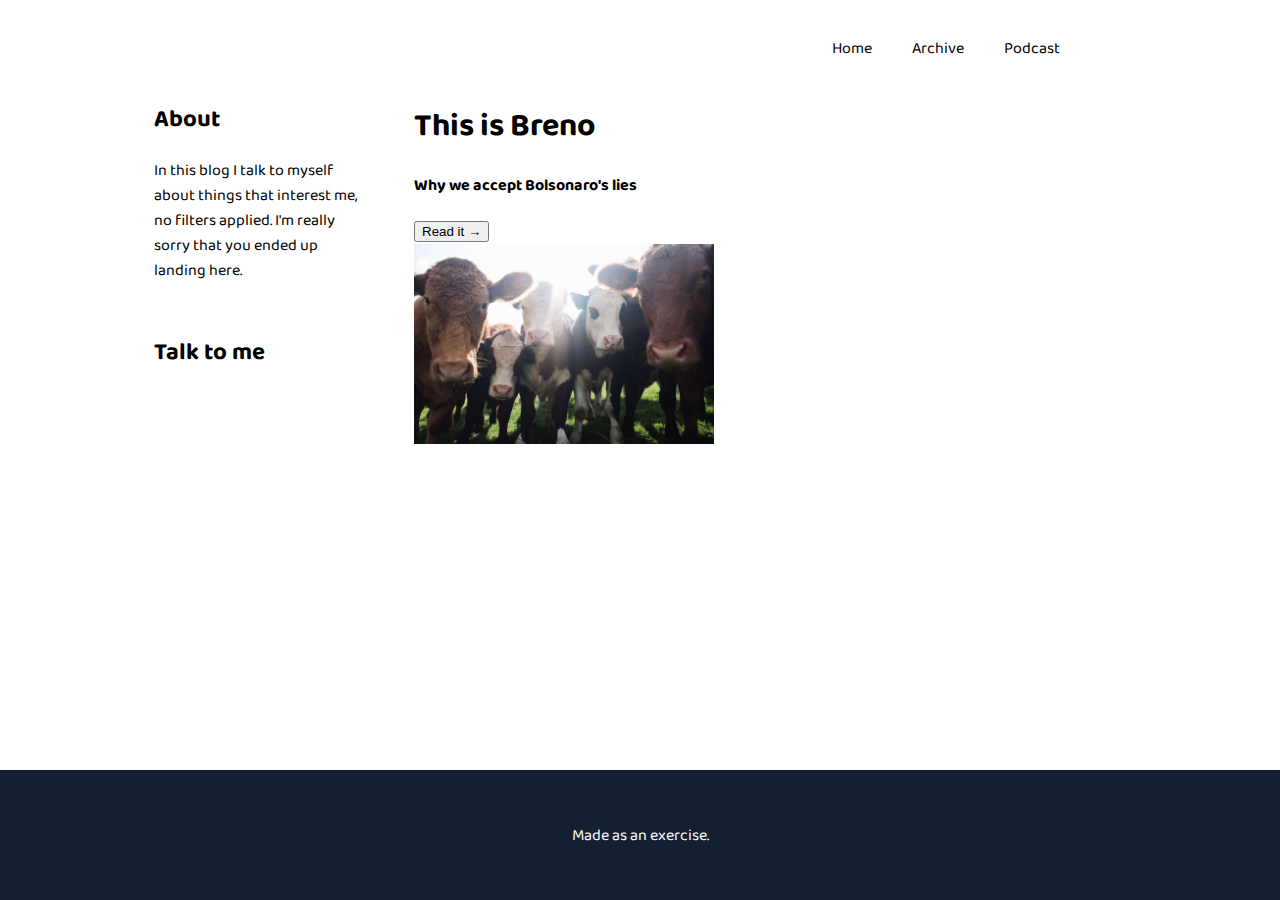
==== index.html @ a026a656 "Add alt text to card image" ====
<!DOCTYPE html>

<html>
  <head>
    <meta charset="UTF-8" />
    <title>This is Breno</title>
    <link rel="stylesheet" href="/assets/css/main.css" />
  </head>

  <body>
    <nav class="navbar">
      <ul>
        <li><a href="/">Home</a></li>
        <li><a href="/">Archive</a></li>
        <li><a href="/">Podcast</a></li>
      </ul>
    </nav>

    <div class="sidebar">
      <div class="aboutCard">
        <h2>About</h2>
        <p>
          In this blog I talk to myself about things that interest me, no
          filters applied. I'm really sorry that you ended up landing here.
        </p>
      </div>

      <div class="socialLinks">
        <h2>Talk to me</h2>
        <ul>
          <li></li>
          <li></li>
          <li></li>
        </ul>
      </div>
    </div>

    <div class="mainContent">
      <h1>This is Breno</h1>

      <div class="mainCards">
        <div class="card">
          <div class="cardText">
            <p class="cardTag"></p>
            <h4>Why we accept Bolsonaro's lies</h4>
			<a href="/posts/why-we-accept-bolsonaros-lies.html">
				<button class="cardButton">Read it →</button>
			</a>
          </div>
          <div>
            <img src="/assets/img/cattle.jpg" alt="Bolsonaro's cattle" class="cardImg" />
          </div>
        </div>
      </div>
    </div>

    <footer class="footer">
      <p>Made as an exercise.</p>
    </footer>
  </body>
</html>
---- assets/css/main.css ----
@import url(/assets/css/header.css);
@import url(/assets/css/footer.css);
@import url(/assets/css/post.css);
@import url(/assets/css/sidebar.css);
@import url('https://fonts.googleapis.com/css2?family=Baloo+Thambi+2&display=swap');

body {
    margin: auto;
    min-height: 100vh;
    display: grid;
    font-family: 'Baloo Thambi 2', cursive;
    grid-template-columns: 30% 70%;
    grid-template-rows: 80px auto 130px;
    grid-template-areas: 
        "header header"
        "sidebar main"
        "footer footer"; 
}

/*--- GRID ---*/

.navbar {
    grid-area: header;
}

.sidebar {
    grid-area: sidebar;
    margin-left: 40%;
}

.mainContent {
    grid-area: main;
    margin-right: 40%;
    margin-left: 30px;
}

.footer {
    grid-area: footer;
}


/*--- Cards ---*/

button {
    cursor: pointer;
}

img {
    width: 300px;
}
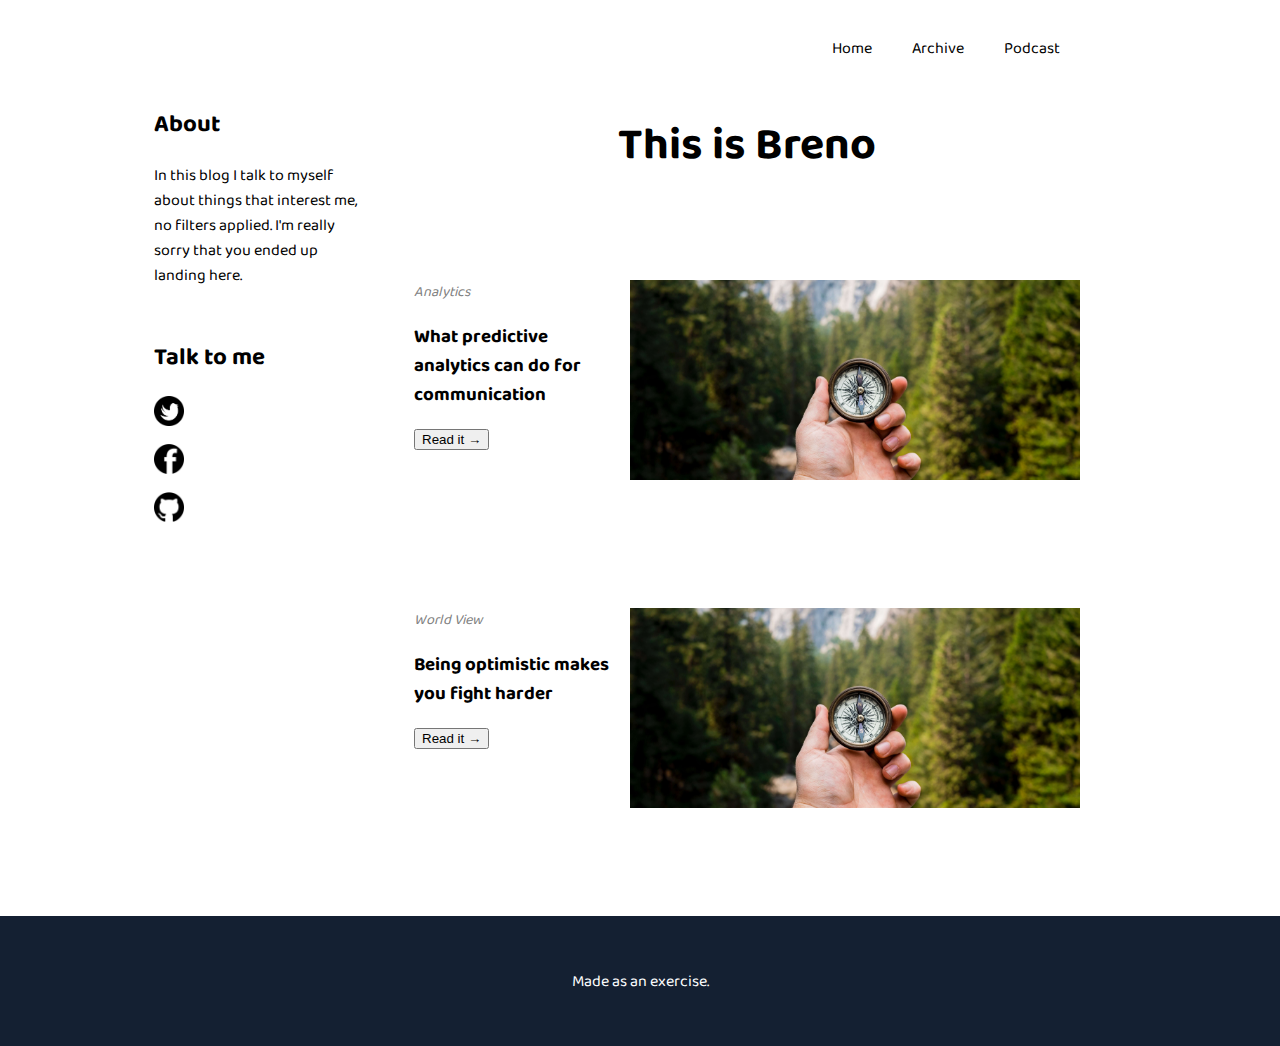
==== commit 99e3cbef: "Tweak CSS" ====
--- a/index.html
+++ b/index.html
@@ -28,30 +28,58 @@
       <div class="socialLinks">
         <h2>Talk to me</h2>
         <ul>
-          <li></li>
-          <li></li>
-          <li></li>
+          <li><img src="/assets/img/twitter_icon.png" alt="Twitter Icon"></li>
+          <li><img src="/assets/img/facebook_icon.png" alt="Facebook Icon"></li>
+          <li><img src="/assets/img/github_icon.png" alt="Github Icon"></li>
         </ul>
       </div>
     </div>
 
     <div class="mainContent">
-      <h1>This is Breno</h1>
+      <div class="mainHeader">
+        <h1>This is Breno</h1>
+      </div>
 
       <div class="mainCards">
-        <div class="card">
+
+        <div class="card card1">
           <div class="cardText">
-            <p class="cardTag"></p>
-            <h4>Why we accept Bolsonaro's lies</h4>
-			<a href="/posts/why-we-accept-bolsonaros-lies.html">
-				<button class="cardButton">Read it →</button>
-			</a>
+            <em><p class="cardTag">Analytics</p></em>
+            <a href="/posts/what-predictive-analytics-can-do-for-communication.html">
+              <h3>What predictive analytics can do for communication</h3>
+              <button class="cardButton">Read it →</button>
+            </a>
           </div>
           <div>
-            <img src="/assets/img/cattle.jpg" alt="Bolsonaro's cattle" class="cardImg" />
+            <a href="/posts/what-predictive-analytics-can-do-for-communication.html">
+              <img
+                src="/assets/img/compass.jpg"
+                alt="Compass"
+                class="cardImg"
+              />
+            </a>
           </div>
         </div>
+
+        <div class="card card2">
+          <div class="cardText">
+            <em><p class="cardTag">World View</p></em>
+            <h3>Being optimistic makes you fight harder</h3>
+            <a href="#">
+              <button class="cardButton">Read it →</button>
+            </a>
+          </div>
+          <div>
+            <img
+              src="/assets/img/compass.jpg"
+              alt="Compass"
+              class="cardImg"
+            />
+          </div>
+        </div>
+    
       </div>
+    
     </div>
 
     <footer class="footer">
--- a/assets/css/main.css
+++ b/assets/css/main.css
@@ -1,6 +1,5 @@
 @import url(/assets/css/header.css);
 @import url(/assets/css/footer.css);
-@import url(/assets/css/post.css);
 @import url(/assets/css/sidebar.css);
 @import url('https://fonts.googleapis.com/css2?family=Baloo+Thambi+2&display=swap');
 
@@ -17,7 +16,7 @@
         "footer footer"; 
 }
 
-/*--- GRID ---*/
+/*--- EXTERNAL GRID ---*/
 
 .navbar {
     grid-area: header;
@@ -30,7 +29,7 @@
 
 .mainContent {
     grid-area: main;
-    margin-right: 40%;
+    padding-right: 200px;
     margin-left: 30px;
 }
 
@@ -38,13 +37,63 @@
     grid-area: footer;
 }
 
+/*--- INTERNAL GRID ---*/
+
+.mainCards {
+    display: grid;
+    grid-template-columns: 1fr;
+    grid-auto-rows: minmax(100px, auto);
+    grid-gap: 120px;
+    margin-top: 70px;
+    margin-bottom: 100px;
+}
+
+.mainHeader{
+    display: flex;
+    justify-content: center;
+    font-size: 1.4em;
+}
 
 /*--- Cards ---*/
+
+.card {
+    display: flex;
+    justify-content: space-between;
+}
+
+.cardText {
+    padding-right: 20px;
+}
+
+.cardText a{
+    text-decoration: none;
+    color: inherit;
+}
+
+.cardTag {
+    margin-top: 0;
+    font-size: 0.9em;
+    color: grey;
+} 
 
 button {
     cursor: pointer;
 }
 
 img {
-    width: 300px;
+    width: 450px;
+    height: 200px;
+    object-fit: cover;
+}
+
+/*--- SOCIAL LINKS ---*/
+
+.socialLinks ul{
+    padding: 0
+}
+
+.socialLinks img{
+    height: 30px;
+    width: 30px;
+    padding-bottom: 10px;
 }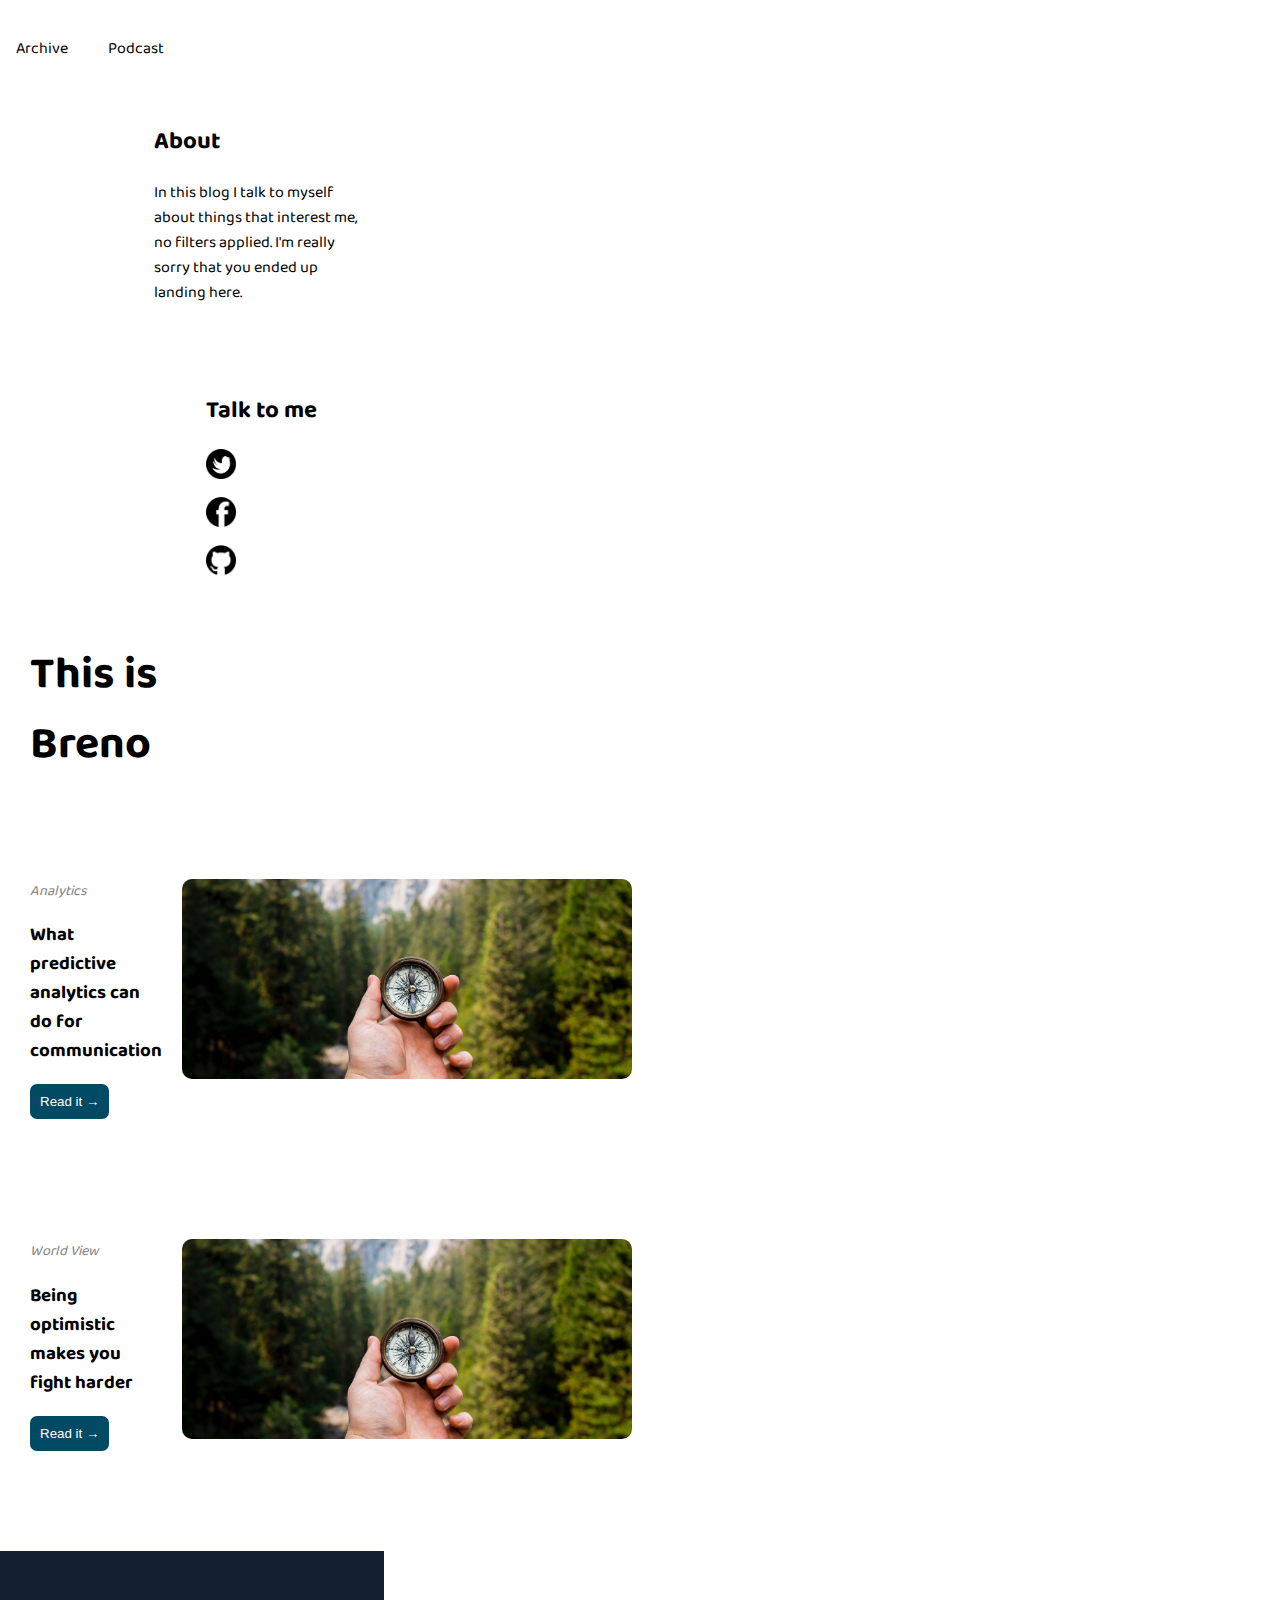
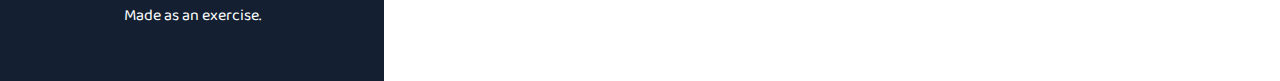
==== commit 93ec30f4: "Add meta content" ====
--- a/index.html
+++ b/index.html
@@ -1,13 +1,16 @@
-<!DOCTYPE html>
+<!doctype html>
 
 <html>
   <head>
     <meta charset="UTF-8" />
+    <meta content="width=device-width, initial-scale=1" name="viewport" />
     <title>This is Breno</title>
     <link rel="stylesheet" href="/assets/css/main.css" />
   </head>
 
   <body>
+    <div class="content">
+      
     <nav class="navbar">
       <ul>
         <li><a href="/">Home</a></li>
@@ -28,9 +31,9 @@
       <div class="socialLinks">
         <h2>Talk to me</h2>
         <ul>
-          <li><img src="/assets/img/twitter_icon.png" alt="Twitter Icon"></li>
-          <li><img src="/assets/img/facebook_icon.png" alt="Facebook Icon"></li>
-          <li><img src="/assets/img/github_icon.png" alt="Github Icon"></li>
+          <li><a href="https://twitter.com/barretoboliva"><img src="/assets/img/twitter_icon.png" alt="Twitter Icon"></a></li>
+          <li><a href="https://www.facebook.com/breno.barreto.1253"><img src="/assets/img/facebook_icon.png" alt="Facebook Icon"></a></li>
+          <li><a href="https://github.com/brenobarreto"><img src="/assets/img/github_icon.png" alt="Github Icon"></a></li>
         </ul>
       </div>
     </div>
@@ -50,7 +53,7 @@
               <button class="cardButton">Read it →</button>
             </a>
           </div>
-          <div>
+          <div class="imgContainer">
             <a href="/posts/what-predictive-analytics-can-do-for-communication.html">
               <img
                 src="/assets/img/compass.jpg"
@@ -69,7 +72,7 @@
               <button class="cardButton">Read it →</button>
             </a>
           </div>
-          <div>
+          <div class="imgContainer">
             <img
               src="/assets/img/compass.jpg"
               alt="Compass"
@@ -85,5 +88,7 @@
     <footer class="footer">
       <p>Made as an exercise.</p>
     </footer>
+
+    </div>
   </body>
 </html>
--- a/assets/css/main.css
+++ b/assets/css/main.css
@@ -78,12 +78,19 @@
 
 button {
     cursor: pointer;
+    background-color: #004A64;
+    border-radius: 7px;
+    color: white;
+    padding: 10px;
+    border: 0;
 }
 
-img {
+.imgContainer img {
     width: 450px;
     height: 200px;
     object-fit: cover;
+    border-radius: 10px;
+    
 }
 
 /*--- SOCIAL LINKS ---*/
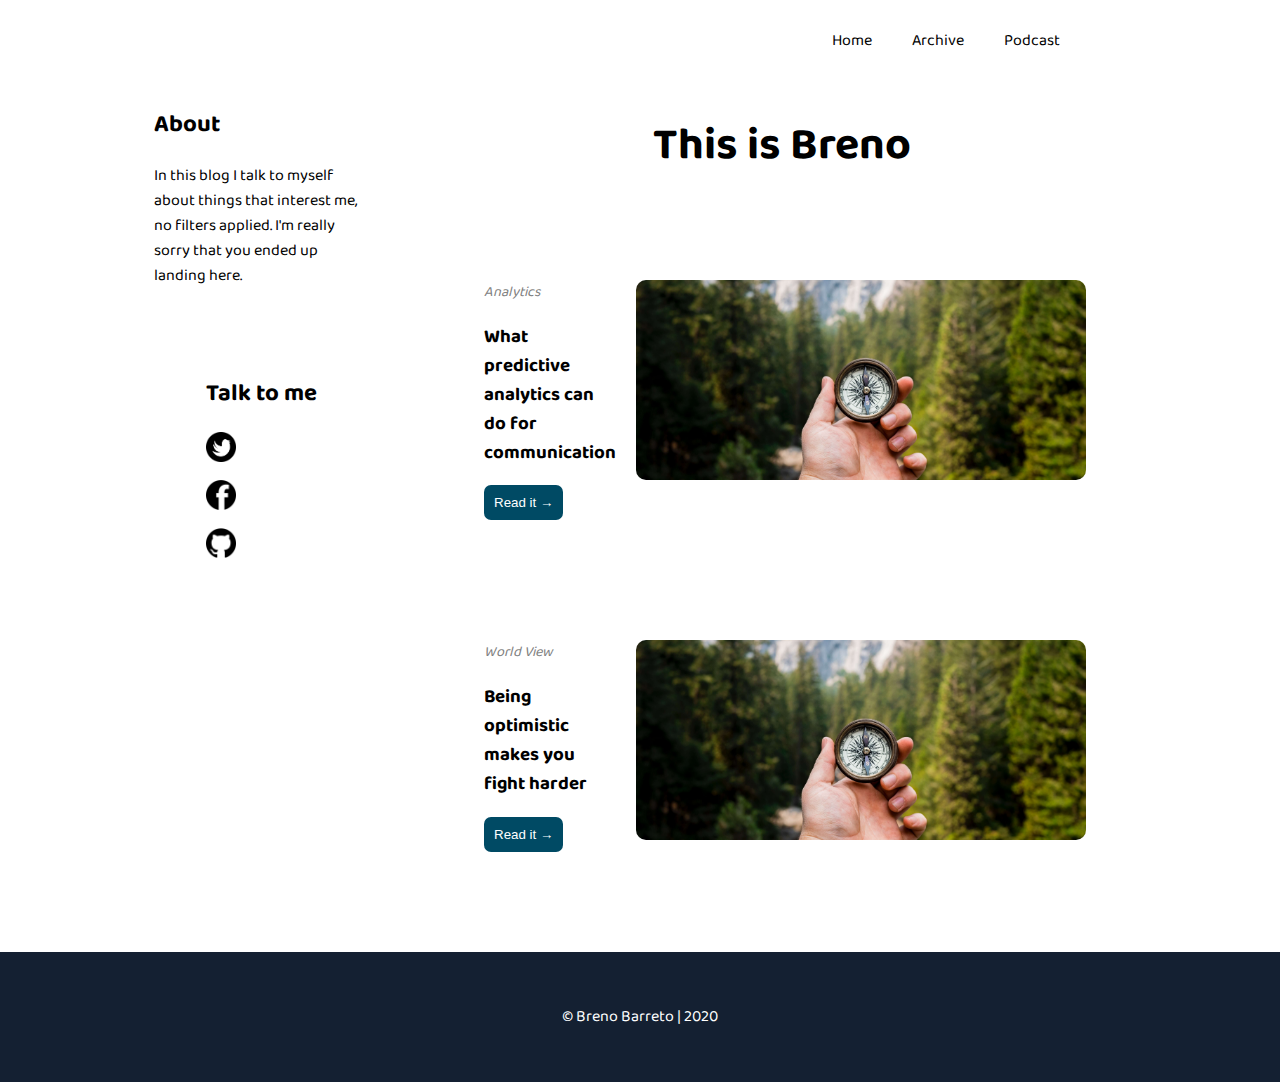
==== commit 6c11ad7f: "Make post responsive" ====
--- a/index.html
+++ b/index.html
@@ -31,9 +31,9 @@
       <div class="socialLinks">
         <h2>Talk to me</h2>
         <ul>
-          <li><a href="https://twitter.com/barretoboliva"><img src="/assets/img/twitter_icon.png" alt="Twitter Icon"></a></li>
-          <li><a href="https://www.facebook.com/breno.barreto.1253"><img src="/assets/img/facebook_icon.png" alt="Facebook Icon"></a></li>
-          <li><a href="https://github.com/brenobarreto"><img src="/assets/img/github_icon.png" alt="Github Icon"></a></li>
+          <li><a href="https://twitter.com/barretoboliva" target="_blank"><img src="/assets/img/twitter_icon.png" alt="Twitter Icon"></a></li>
+          <li><a href="https://www.facebook.com/breno.barreto.1253" target="_blank"><img src="/assets/img/facebook_icon.png" alt="Facebook Icon"></a></li>
+          <li><a href="https://github.com/brenobarreto" target="_blank"><img src="/assets/img/github_icon.png" alt="Github Icon"></a></li>
         </ul>
       </div>
     </div>
@@ -86,7 +86,7 @@
     </div>
 
     <footer class="footer">
-      <p>Made as an exercise.</p>
+      <p>© Breno Barreto  |  2020</p>
     </footer>
 
     </div>
--- a/assets/css/main.css
+++ b/assets/css/main.css
@@ -1,106 +1,198 @@
 @import url(/assets/css/header.css);
 @import url(/assets/css/footer.css);
 @import url(/assets/css/sidebar.css);
-@import url('https://fonts.googleapis.com/css2?family=Baloo+Thambi+2&display=swap');
+@import url("https://fonts.googleapis.com/css2?family=Baloo+Thambi+2&display=swap");
 
 body {
-    margin: auto;
-    min-height: 100vh;
-    display: grid;
-    font-family: 'Baloo Thambi 2', cursive;
-    grid-template-columns: 30% 70%;
-    grid-template-rows: 80px auto 130px;
-    grid-template-areas: 
-        "header header"
-        "sidebar main"
-        "footer footer"; 
+  margin: auto;
+  min-height: 100vh;
+}
+
+.content {
+  display: grid;
+  font-family: "Baloo Thambi 2", cursive;
+  grid-template-columns: 100%;
+  grid-template-rows: 150px auto auto 130px;
+  grid-template-areas:
+    "header"
+    "sidebar"
+    "main"
+    "footer";
 }
 
 /*--- EXTERNAL GRID ---*/
 
 .navbar {
-    grid-area: header;
+  grid-area: header;
 }
 
 .sidebar {
-    grid-area: sidebar;
-    margin-left: 40%;
+  grid-area: sidebar;
 }
 
 .mainContent {
-    grid-area: main;
-    padding-right: 200px;
-    margin-left: 30px;
+  grid-area: main;
+  padding: 0 30px 0 30px;
 }
 
 .footer {
-    grid-area: footer;
+  grid-area: footer;
 }
 
 /*--- INTERNAL GRID ---*/
 
 .mainCards {
+  display: grid;
+  grid-template-columns: 1fr;
+  grid-auto-rows: minmax(100px, auto);
+  gap: 50px;
+  margin-top: 35px;
+  margin-bottom: 100px;
+}
+
+.mainHeader {
+  display: flex;
+  justify-content: center;
+  font-size: 1.4em;
+}
+
+/*--- Cards ---*/
+
+.card {
+  display: flex;
+  justify-content: space-between;
+  flex-direction: column;
+}
+
+.cardText {
+  padding-right: 20px;
+}
+
+.cardText a {
+  text-decoration: none;
+  color: inherit;
+}
+
+.cardTag {
+  margin-top: 0;
+  font-size: 0.9em;
+  color: grey;
+}
+
+button {
+  cursor: pointer;
+  background-color: #004a64;
+  border-radius: 7px;
+  color: white;
+  padding: 10px;
+  border: 0;
+}
+
+.imgContainer{
+    margin-top: 20px;
+}
+
+.imgContainer img {
+  width: 250px;
+  height: 200px;
+  object-fit: cover;
+  border-radius: 10px;
+}
+
+/*--- SOCIAL LINKS ---*/
+
+.socialLinks ul {
+  padding: 0;
+}
+
+.socialLinks img {
+  height: 30px;
+  width: 30px;
+  padding-bottom: 10px;
+}
+
+/*-------------------*/
+/*--- MEDIA QUERY ---*/
+/*-------------------*/
+
+@media (min-width: 550px){
+    .card{
+        flex-direction: row;
+    }
+
+    .mainCards{
+        gap: 120px;
+        margin-top: 70px;
+    }
+
+    .imgContainer{
+        margin-top: 0;
+    }
+
+    .content{
+        grid-template-rows: 80px auto auto 130px;
+    }
+}
+
+@media (min-width: 800px){
+    .imgContainer img {
+        width: 450px;
+      }
+}
+
+@media (min-width: 900px){
+    .mainContent{
+        padding: 0 70px 0 70px;
+    }
+}
+
+@media screen and (min-width: 1240px) {
+  .content {
+    display: grid;
+    font-family: "Baloo Thambi 2", cursive;
+    grid-template-columns: 30% 70%;
+    grid-template-rows: 80px auto 130px;
+    grid-template-areas:
+      "header header"
+      "sidebar main"
+      "footer footer";
+  }
+
+  /*--- EXTERNAL GRID ---*/
+
+  .navbar {
+    grid-area: header;
+  }
+
+  .sidebar {
+    grid-area: sidebar;
+    margin-left: 40%;
+  }
+
+  .mainContent {
+    grid-area: main;
+    padding-right: 200px;
+    margin-left: 30px;
+  }
+
+  .footer {
+    grid-area: footer;
+  }
+
+  /*--- INTERNAL GRID ---*/
+
+  .mainCards {
     display: grid;
     grid-template-columns: 1fr;
     grid-auto-rows: minmax(100px, auto);
     grid-gap: 120px;
     margin-top: 70px;
     margin-bottom: 100px;
-}
+  }
 
-.mainHeader{
+  .mainHeader {
     display: flex;
     justify-content: center;
     font-size: 1.4em;
+  }
 }
-
-/*--- Cards ---*/
-
-.card {
-    display: flex;
-    justify-content: space-between;
-}
-
-.cardText {
-    padding-right: 20px;
-}
-
-.cardText a{
-    text-decoration: none;
-    color: inherit;
-}
-
-.cardTag {
-    margin-top: 0;
-    font-size: 0.9em;
-    color: grey;
-} 
-
-button {
-    cursor: pointer;
-    background-color: #004A64;
-    border-radius: 7px;
-    color: white;
-    padding: 10px;
-    border: 0;
-}
-
-.imgContainer img {
-    width: 450px;
-    height: 200px;
-    object-fit: cover;
-    border-radius: 10px;
-    
-}
-
-/*--- SOCIAL LINKS ---*/
-
-.socialLinks ul{
-    padding: 0
-}
-
-.socialLinks img{
-    height: 30px;
-    width: 30px;
-    padding-bottom: 10px;
-}